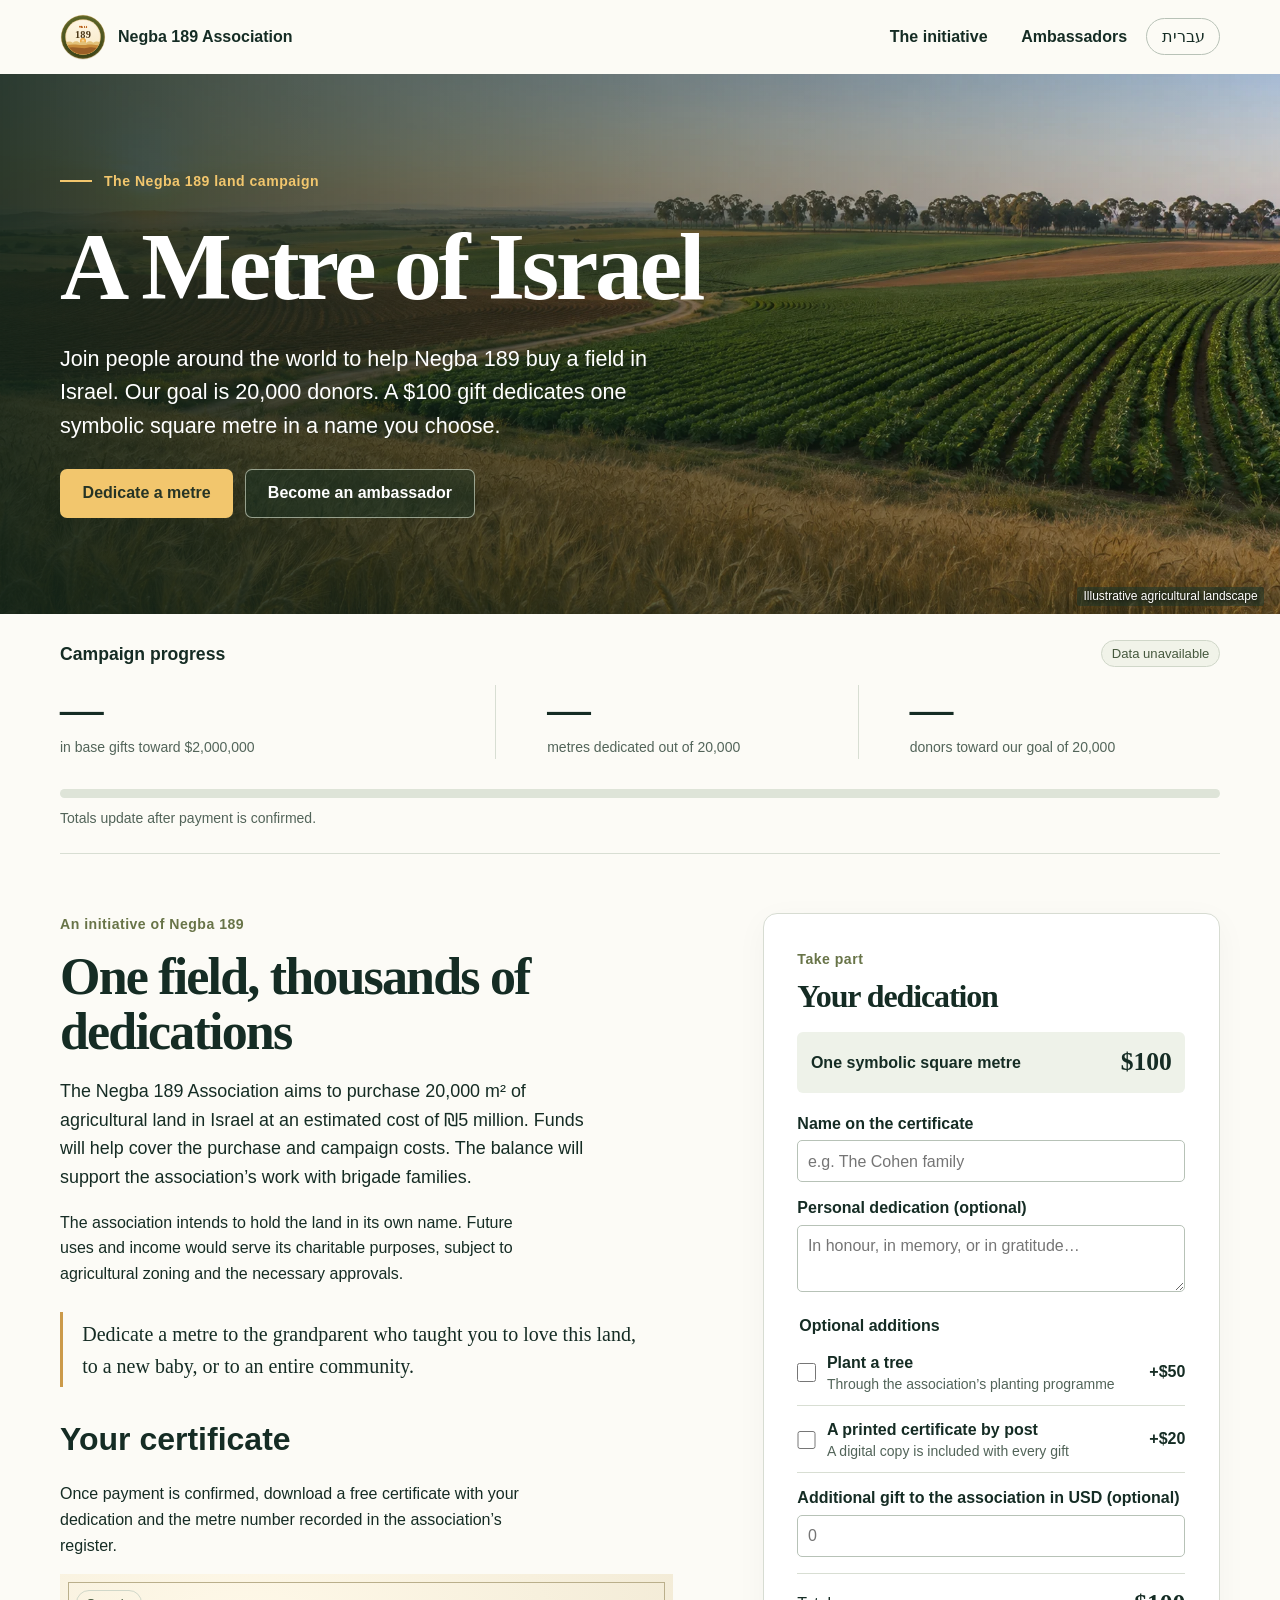
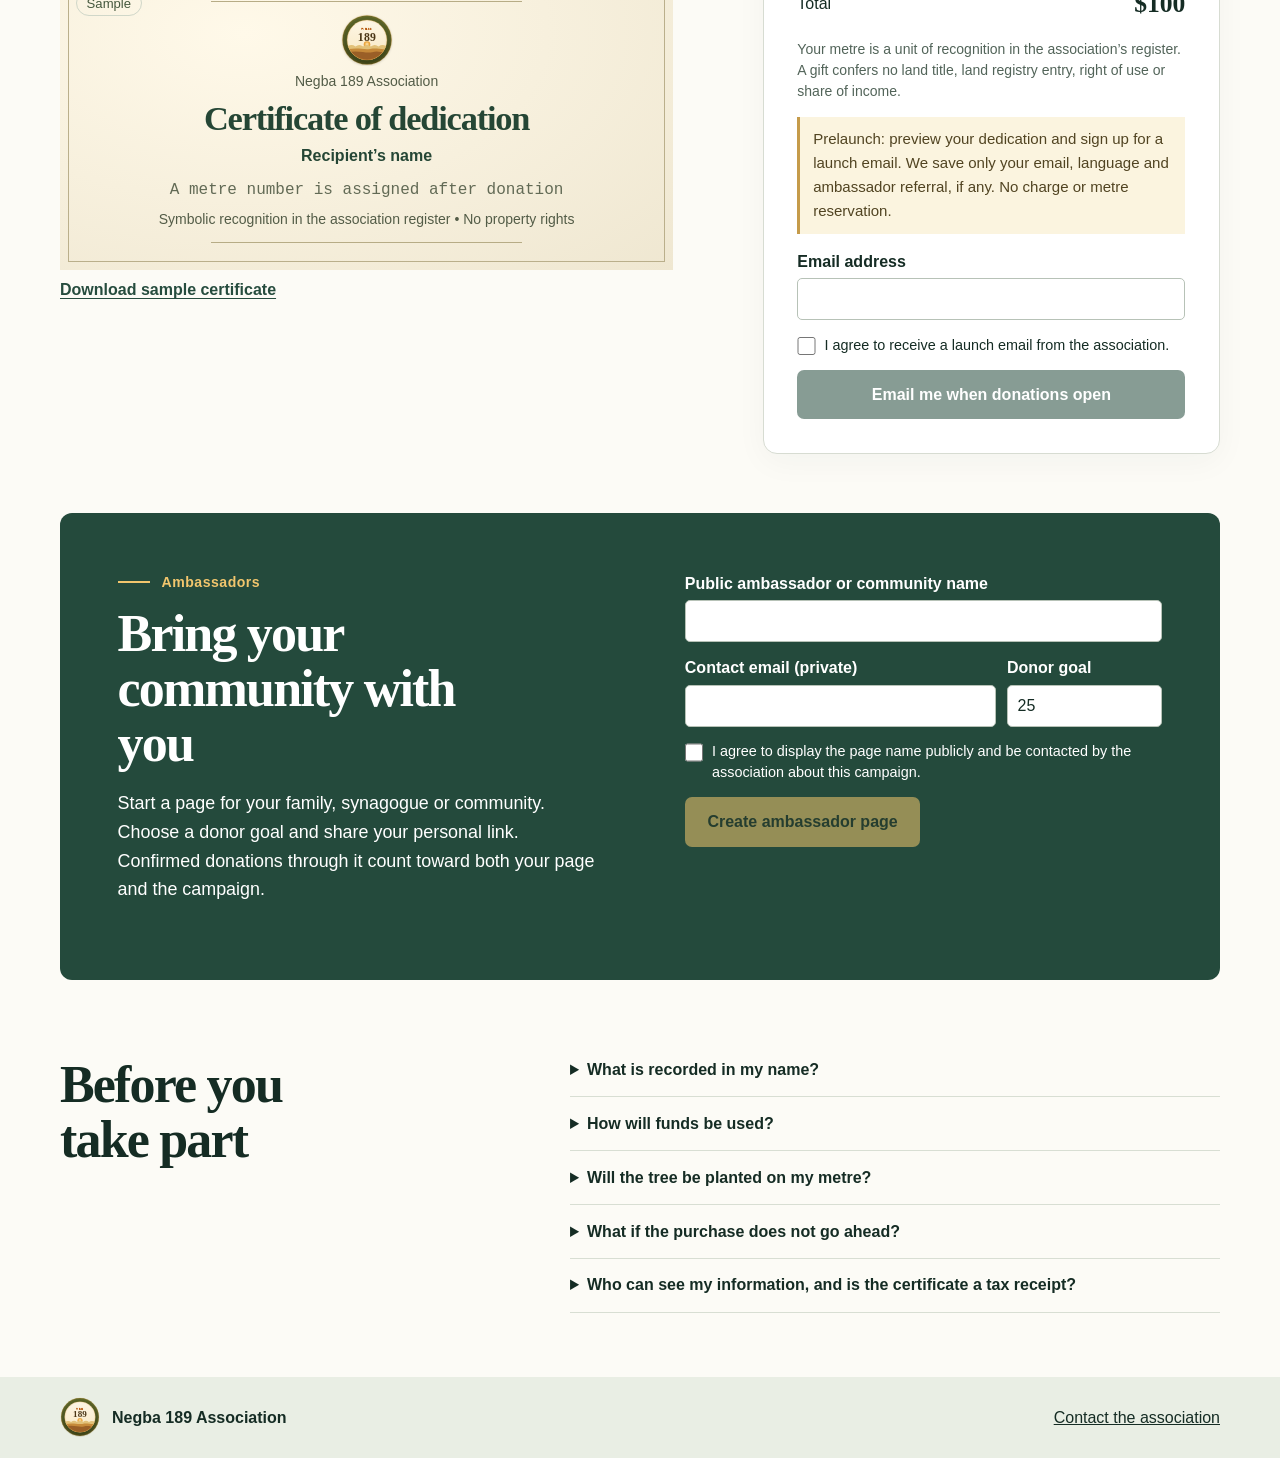
==== land/index.html @ b84fc19b "Add bilingual Negba 189 land crowdfunding and ambassador campaign" ====
<!doctype html>
<html lang="he" dir="rtl">
<head>
<meta charset="utf-8"><meta name="viewport" content="width=device-width,initial-scale=1">
<meta name="theme-color" content="#203b32"><meta name="referrer" content="strict-origin">
<title>מטר של אדמה | עמותת חטיבת נגבה 189</title>
<meta name="description" content="מימון המונים לרכישת 20 דונם חקלאיים בארץ ישראל לטובת עמותת חטיבת נגבה 189. הקדישו מטר סמלי והצטרפו כשגרירים.">
<meta property="og:title" content="מטר של אדמה · A Metre of Israel"><meta property="og:description" content="20,000 dedications for a shared piece of land. Negba 189 Association."><meta property="og:image" content="https://www.189.co.il/land/field.webp">
<link rel="icon" href="../favicon.png"><link rel="stylesheet" href="./style.css"><script src="./campaign.js" defer></script>
</head>
<body>
<a class="skip" href="#gift" data-k="skip">לטופס ההשתתפות</a>
<header><div class="shell nav"><a class="brand" href="../"><img src="../logo.svg" alt="" width="46" height="46"><span data-k="brand">עמותת חטיבת נגבה 189</span></a><nav><a href="#story" data-k="storyNav">היוזמה</a><a href="#ambassadors" data-k="ambNav">שגרירים</a></nav><button type="button" class="lang" id="lang" aria-label="English">English</button></div></header>
<main>
<section class="hero"><img class="landscape" src="./field.webp" alt="" fetchpriority="high"><div class="shade"></div><div class="shell hero-inner"><p class="eyebrow"><span class="line"></span><span data-k="appeal">קמפיין האדמה של נגבה 189</span></p><h1 data-k="title">מטר של אדמה</h1><p class="hero-copy" data-k="lede">20,000 אנשים מכל העולם יכולים לעזור לרכוש יחד שדה בארץ ישראל. כל תרומה של 100 דולר מקדישה מטר רבוע סמלי אחד בשם שתבחרו.</p><div class="actions"><a class="btn gold" href="#gift" data-k="dedicate">להקדשת מטר</a><a class="btn ghost" href="#ambassadors" data-k="become">להצטרפות כשגרירים</a></div></div><small data-k="illustration">נוף חקלאי להמחשה</small></section>
<div class="shell">
<section class="meter" aria-labelledby="progressTitle"><div class="meter-head"><h2 id="progressTitle" data-k="progress">התקדמות הקמפיין</h2><span class="status" id="phase" role="status"></span></div>
<div class="stat-grid">
<div><strong id="raised" dir="ltr">—</strong><span data-k="raised">גויסו למטרים מתוך $2,000,000</span></div>
<div><strong id="units" dir="ltr">—</strong><span data-k="units">מטרים הוקדשו מתוך 20,000</span></div>
<div><strong id="donors" dir="ltr">—</strong><span data-k="donors">תורמים מתוך יעד של 20,000</span></div>
</div>
<progress id="progressBar" max="2000000" value="0" aria-labelledby="progressTitle"></progress><div class="meter-foot"><span data-k="progressNote">המונה מתעדכן אחרי אישור התשלום.</span><span id="totalProgress"></span></div></section>
<section id="teamBox" class="team-highlight" hidden><div><p class="kicker" data-k="teamHeader">עמוד שגריר</p><h2 id="teamName"></h2><p id="teamProgress"></p><progress id="teamBar" max="100" value="0" aria-label="Ambassador"></progress></div><button class="btn cream" type="button" id="copyTeam" data-k="copyLink">העתקת קישור אישי</button></section>
<div class="main-grid">
<article class="story" id="story"><p class="kicker" data-k="association">יוזמה של עמותת נגבה 189</p><h2 data-k="storyTitle">שדה אחד, אלפי הקדשות</h2><p class="lead" data-k="storyText">עמותת חטיבת נגבה 189 מבקשת לרכוש 20 דונם של קרקע חקלאית במחיר מוערך של חמישה מיליון ש״ח. הכספים יסייעו ברכישה ובהוצאות הקמפיין, והיתרה תופנה לפעילות העמותה למען משפחות החטיבה.</p>
<p data-k="use">הקרקע מיועדת להירשם על שם העמותה. כל שימוש עתידי והכנסה ממנה יועדו למטרות העמותה בלבד, בכפוף לייעוד החקלאי ולאישורים הנדרשים.</p>
<div class="quote" data-k="meaning">אפשר להקדיש מטר לסבא שלימד אתכם לאהוב את הארץ, לילדה שנולדה או לקהילה שלמה.</div>
<h3 data-k="certificate">התעודה שלכם</h3><p data-k="certText">לאחר אישור התרומה תוכלו להוריד בחינם תעודת הוקרה עם ההקדשה ומספר המטר במרשם העמותה.</p>
<div class="certificate" id="preview"><div class="cert-rule"></div><img src="../logo.svg" width="52" height="52" alt=""><span class="sample" id="sample" data-k="sample">דוגמה</span><small data-k="certOver">עמותת חטיבת נגבה 189</small><h3 data-k="certTitle">תעודת הוקרה</h3><strong id="certName"></strong><p id="certDed"></p><span id="unitLabel" class="cert-num"></span><small data-k="certLegal">הקדשה סמלית במרשם העמותה • ללא זכויות במקרקעין</small><div class="cert-rule"></div></div>
<button class="textbtn" type="button" id="download" data-k="downloadSample">הורדת תעודה לדוגמה</button></article>
<section class="gift panel" id="gift"><p class="kicker" data-k="participate">השתתפות בקמפיין</p><h2 data-k="giftTitle">ההקדשה שלכם</h2><div class="base"><span data-k="one">מטר רבוע סמלי אחד</span><b dir="ltr">$100</b></div>
<form id="giftForm"><label for="name" data-k="onCert">שם שיופיע בתעודה</label><input id="name" maxlength="80" autocomplete="off" dir="auto"><label for="ded" data-k="dedField">הקדשה אישית (רשות)</label><textarea id="ded" maxlength="240" rows="2" dir="auto"></textarea>
<fieldset><legend data-k="enhance">תוספות לבחירתכם</legend>
<label class="option"><input type="checkbox" id="tree"><span><b data-k="treeText">נטיעת עץ</b><small data-k="treeSub">במסגרת תכנית הנטיעות של העמותה</small></span><strong dir="ltr">+$50</strong></label>
<label class="option"><input type="checkbox" id="paper"><span><b data-k="paperText">תעודה מודפסת עד הבית</b><small data-k="paperSub">עותק דיגיטלי כלול בכל תרומה</small></span><strong dir="ltr">+$20</strong></label></fieldset>
<label for="extra" data-k="extra">תוספת חופשית לעמותה בדולרים (רשות)</label><input id="extra" type="number" min="0" max="10000" step="1" inputmode="numeric" placeholder="0">
<div id="postalWrap" hidden><label for="postal" data-k="postal">כתובת מלאה למשלוח, כולל נמען, מיקוד ומדינה</label><textarea id="postal" maxlength="500" rows="3" autocomplete="street-address" dir="auto"></textarea></div>
<div class="total"><span data-k="total">סך הכול</span><strong id="giftTotal" dir="ltr">$100</strong></div>
<p class="fine" data-k="symbolic">המטר הוא יחידת הוקרה במרשם העמותה. התרומה אינה מקנה בעלות, רישום בטאבו, זכות שימוש או חלק בהכנסות.</p>
<p id="terms" class="fine" hidden></p><p id="launchNotice" class="notice"></p>
<label for="email" data-k="email">כתובת דוא״ל</label><input id="email" type="email" autocomplete="email" dir="ltr" required maxlength="254">
<label class="consent"><input type="checkbox" required id="consent"><span id="consentText"></span></label>
<button class="btn primary" id="submitGift" type="submit" disabled></button><p class="feedback" id="giftMsg" role="status"></p></form></section></div>
<section class="amb" id="ambassadors"><div><p class="eyebrow"><span class="line"></span><span data-k="ambNav">שגרירים</span></p><h2 data-k="ambTitle">קחו את הקהילה שלכם איתכם</h2><p data-k="ambCopy">פתחו עמוד למשפחה, לבית הכנסת או לקהילה. בחרו כמה אנשים תרצו לצרף וקבלו קישור אישי. כל תרומה מאושרת דרך הקישור תופיע בהתקדמות שלכם וגם בקמפיין הארצי.</p></div>
<form id="teamForm"><label for="ambName" data-k="teamLabel">שם השגריר או הקהילה שיוצג לציבור</label><input id="ambName" required maxlength="70" dir="auto"><div class="formrow"><div><label for="ambEmail" data-k="privateEmail">דוא״ל ליצירת קשר (פרטי)</label><input id="ambEmail" type="email" required maxlength="254" dir="ltr" autocomplete="email"></div><div><label for="goal" data-k="goal">יעד תורמים</label><input id="goal" type="number" min="1" max="20000" step="1" value="25" required></div></div><label class="consent"><input type="checkbox" required id="ambConsent"><span data-k="ambConsent">אני מסכים/ה להצגת שם העמוד וליצירת קשר מטעם העמותה בנוגע לקמפיין.</span></label><button class="btn gold" id="submitTeam" data-k="createTeam">פתיחת עמוד שגריר</button><p id="teamMsg" class="feedback" role="status"></p>
<div id="generatedTeam" hidden><a id="generatedLink" href="#"></a><div class="shareBtns"><button class="textbtn" type="button" id="copyNew" data-k="copyLink">העתקת קישור אישי</button><a id="wa" rel="noopener noreferrer" target="_blank" data-k="wa">שיתוף בוואטסאפ</a></div></div></form></section>
<section class="faq"><h2 data-k="faq">שאלות לפני שמצטרפים</h2><div id="questions"></div></section>
</div></main>
<footer><div class="shell"><a href="../" class="brand"><img src="../logo.svg" width="40" height="40" alt=""><span data-k="brand">עמותת חטיבת נגבה 189</span></a><a href="https://wa.me/972542456102" target="_blank" rel="noopener noreferrer" data-k="contact">יצירת קשר עם העמותה</a></div></footer>
<noscript>כדי להרכיב הקדשה ולהצטרף יש להפעיל JavaScript. Enable JavaScript to use the campaign form.</noscript>
</body></html>
---- land/style.css ----
:root{--ink:#152c24;--leaf:#264c3e;--gold:#f2c66d;--paper:#fcfbf6;--line:#d8ded3;--muted:#526459;color:var(--ink);background:var(--paper);font:16px/1.6 Arial,"Noto Sans Hebrew",sans-serif;scroll-behavior:smooth;scroll-padding-top:1.5rem;color-scheme:light}*{box-sizing:border-box}body{margin:0}.shell{width:min(1160px,91%);margin-inline:auto}a{color:inherit}button,input,textarea{font:inherit}button,a.btn{cursor:pointer}button:disabled{opacity:.55;cursor:wait}[hidden]{display:none!important}.skip{position:absolute;top:-10rem;z-index:10;background:white;padding:.7rem}.skip:focus{top:0}header{background:#fcfbf5}.nav,footer .shell{display:flex;align-items:center;justify-content:space-between;gap:1.2rem;padding-block:.86rem}.brand,.nav nav,.actions,.eyebrow,.meter-head,.meter-foot,.base,.option,.total,.shareBtns{display:flex;align-items:center;gap:.75rem}.brand,.nav nav a{text-decoration:none}.brand{font-weight:800}.brand img{flex:none}.nav nav{margin-inline-start:auto;gap:2.1rem;font-weight:600}.lang{border:1px solid #b8c2b7;background:transparent;border-radius:2rem;padding:.3rem .9rem;color:var(--ink)}.hero{isolation:isolate;position:relative;color:white;background:#454c36;overflow:hidden}.landscape,.shade{position:absolute;inset:0;width:100%;height:100%;object-fit:cover;z-index:-2;object-position:50% 54%}.shade{z-index:-1;background:linear-gradient(to left,rgba(15,34,24,.88),rgba(15,33,23,.53) 46%,rgba(10,24,15,.06)),linear-gradient(0deg,#1e2e2077,transparent 48%)}[dir=ltr] .shade{transform:scaleX(-1)}.hero-inner{padding-block:clamp(4rem,7.5vw,7.1rem)}.hero h1,.story h2,.amb h2,.faq h2,.gift h2,.certificate h3,.team-highlight h2{font-family:Georgia,"Noto Serif Hebrew","Times New Roman",serif;line-height:1.06;letter-spacing:-.035em;margin:.25em 0}.hero h1{font-size:clamp(3.4rem,7.5vw,6.7rem);max-width:14ch;font-weight:700}.hero-copy{font-size:clamp(1.1rem,2vw,1.35rem);max-width:37rem;margin:.95rem 0 1.65rem;line-height:1.55}.eyebrow,.kicker{font-size:.88rem;font-weight:700;letter-spacing:.035em}.eyebrow{color:var(--gold);margin:0 0 .75rem}.line{width:2rem;height:2px;background:currentColor}.actions{flex-wrap:wrap}.btn{border-radius:7px;border:1px solid transparent;display:inline-flex;align-items:center;justify-content:center;padding:.68rem 1.35rem;text-decoration:none;font-weight:750;min-height:46px}.gold{background:var(--gold);color:#263425}.gold:hover{background:#ffda92}.primary,.cream:hover{background:var(--leaf);color:white}.ghost{background:#1933276e;border-color:#e1e9d899;color:white}.ghost:hover{background:#213d30}.hero>small{position:absolute;bottom:.5rem;inset-inline-end:1rem;font-size:.75rem;text-shadow:0 1px 4px #000;background:#20362999;padding:0 .4rem;border-radius:2px}.meter{padding:1.6rem 0 1.5rem;border-bottom:1px solid var(--line)}.meter-head,.meter-foot,.base,.total{justify-content:space-between}.meter-head h2{font-size:1.1rem;margin:0}.status,.sample{border:1px solid #d0d7c9;background:#f1f3e9;padding:.1rem .6rem;border-radius:2rem;font-size:.82rem;color:#45583d}.stat-grid{display:grid;grid-template-columns:1.2fr 1fr 1fr;margin:1.1rem 0}.stat-grid>div{display:grid;gap:.15rem}.stat-grid>div+div{border-inline-start:1px solid var(--line);padding-inline-start:clamp(.8rem,4vw,4rem)}.stat-grid strong,.base b,.total strong{font-family:Georgia,serif;font-weight:600;font-variant-numeric:tabular-nums}.stat-grid strong{font-size:clamp(1.8rem,3.4vw,3rem);line-height:1.12;text-align:start}.stat-grid span,.meter-foot,.fine,.option small,.certificate small{font-size:.875rem;color:var(--muted)}progress{width:100%;appearance:none;height:.55rem;border:0;border-radius:6px;overflow:hidden;background:#dee4d8;color:var(--leaf)}progress::-webkit-progress-bar{background:#dee4d8}progress::-webkit-progress-value{background:var(--leaf)}progress::-moz-progress-bar{background:var(--leaf)}.meter-foot{align-items:flex-start;margin-top:.3rem}.main-grid{display:grid;grid-template-columns:minmax(0,1.18fr) minmax(320px,.88fr);gap:clamp(2rem,7vw,6.8rem);align-items:start;margin:3.7rem 0}.kicker{color:#687448;margin:0 0 .6rem}.story h2,.faq h2,.amb h2{font-size:clamp(2rem,4.1vw,3.25rem)}.story h3,.gift h2,.team-highlight h2{font-size:2rem}.lead,.amb p:not(.eyebrow){font-size:1.12rem}.story p{max-width:55ch}.quote{border-inline-start:3px solid #cb9a4a;padding:.35rem 1.2rem;margin:1.6rem 0;font-size:1.25rem;font-family:Georgia,"Times New Roman",serif}.story>h3{margin:1.7rem 0 .4rem}.certificate{position:relative;text-align:center;background:radial-gradient(ellipse at 30% 20%,#fff9e9,#efe7d1);padding:1.3rem 1.5rem;color:#254635;display:grid;justify-items:center;gap:.3rem;min-height:15rem;outline:1px solid #baaf8b;outline-offset:-.6rem}.cert-rule{height:1px;background:#b7ac86;width:55%;margin:.4rem}.certificate h3{margin:.12rem 0;font-size:2.15rem}.certificate small{color:#535c47}.certificate p{margin:0;white-space:pre-wrap;overflow-wrap:anywhere}.certificate strong{overflow-wrap:anywhere;max-width:100%}.sample{position:absolute;top:1rem;inset-inline-start:1rem;background:transparent}.cert-num{font-family:monospace;color:#626a55}.textbtn{background:none;border:0;color:var(--leaf);padding:.45rem 0;text-decoration:underline;text-underline-offset:3px;font-weight:700}.panel{background:white;border:1px solid #d7dcd2;border-radius:14px;padding:clamp(1.1rem,3vw,2.1rem);box-shadow:0 8px 32px #2036280a}.base{background:#eef2e9;padding:.65rem .85rem;margin:1.1rem 0;border-radius:6px;font-weight:700}.base b,.total strong{font-size:1.6rem}.gift form>label,.gift #postalWrap>label,.amb form>label:not(.consent),.formrow label{display:block;font-weight:650;margin:.8rem 0 .25rem}input:not([type=checkbox]),textarea{width:100%;border:1px solid #b7c2b7;border-radius:5px;padding:.45rem .6rem;min-height:42px;background:white;color:var(--ink)}textarea{resize:vertical}fieldset{border:0;padding:0;margin:.8rem 0}legend{font-weight:700}.option,.consent{cursor:pointer}.option{border-bottom:1px solid var(--line);padding:.7rem 0;gap:.7rem}.option span{flex:1}.option small{display:block;line-height:1.3}.option strong{font-weight:650}.consent,.gift form>label.consent{display:flex;align-items:flex-start;gap:.55rem;font-size:.9rem;font-weight:400;line-height:1.45;margin:.9rem 0}input[type=checkbox]{width:1.15rem;height:1.15rem;accent-color:var(--leaf);flex:none;margin:.14rem 0 0}.total{border-top:1px solid var(--line);margin-top:1rem;padding-top:.6rem}.fine{line-height:1.5}.notice{background:#fbf4df;padding:.65rem .8rem;color:#514422;font-size:.94rem;border-inline-start:3px solid #c59b4a}.gift .btn{width:100%}.feedback:empty{display:none}.feedback{font-weight:700;line-height:1.4}.amb,.team-highlight{background:#244a3c;color:#fff;border-radius:12px;padding:clamp(1.4rem,4.5vw,3.8rem);display:grid;grid-template-columns:1fr 1fr;align-items:start;gap:clamp(1.5rem,7vw,5.8rem)}.amb h2{max-width:13ch}.amb form>label:first-child{margin-top:0}.formrow{display:grid;grid-template-columns:2fr 1fr;gap:.7rem}.amb .textbtn{color:white}.shareBtns{flex-wrap:wrap}.amb .feedback{color:#ffe1a1}#generatedLink{direction:ltr;display:block;overflow-wrap:anywhere}.team-highlight{margin:1rem 0;display:flex;align-items:center;justify-content:space-between;padding:1.2rem 1.6rem;gap:1rem}.team-highlight .kicker{color:var(--gold)}.cream{background:var(--paper);color:var(--ink)}.faq{display:grid;grid-template-columns:.8fr 1.2fr;gap:clamp(2rem,6vw,5rem);margin:4rem 0}.faq h2{max-width:12ch}.faq details{border-bottom:1px solid var(--line);padding:.85rem 0}.faq summary{font-weight:700;cursor:pointer}.faq p{margin:.5rem 0}footer{background:#e9eee4}footer .shell{flex-wrap:wrap;padding-block:1.3rem}a:focus-visible,button:focus-visible,input:focus-visible,textarea:focus-visible,summary:focus-visible{outline:3px solid #be872c;outline-offset:3px}
@media(max-width:760px){.nav nav{display:none}.main-grid,.amb,.faq{grid-template-columns:1fr;gap:1.8rem}.main-grid{margin:2rem 0}.gift{grid-row:1}.hero-inner{padding-block:3rem 3.7rem}.stat-grid span{font-size:.82rem;line-height:1.32}.meter-foot{display:grid;gap:0}.amb h2,.faq h2{max-width:none}.faq{margin:2rem 0}.team-highlight{flex-wrap:wrap}.brand{gap:.45rem}.hero h1{max-width:none}.hero-copy{max-width:31rem}.actions .btn{padding:.6rem .9rem}.hero .shade{background:linear-gradient(90deg,#172b2180,#162c23c9)}.nav{padding:.65rem 0}.nav img{width:39px;height:39px}.shell{width:92%}.team-highlight h2{overflow-wrap:anywhere}}
@media(prefers-reduced-motion:reduce){:root{scroll-behavior:auto}}
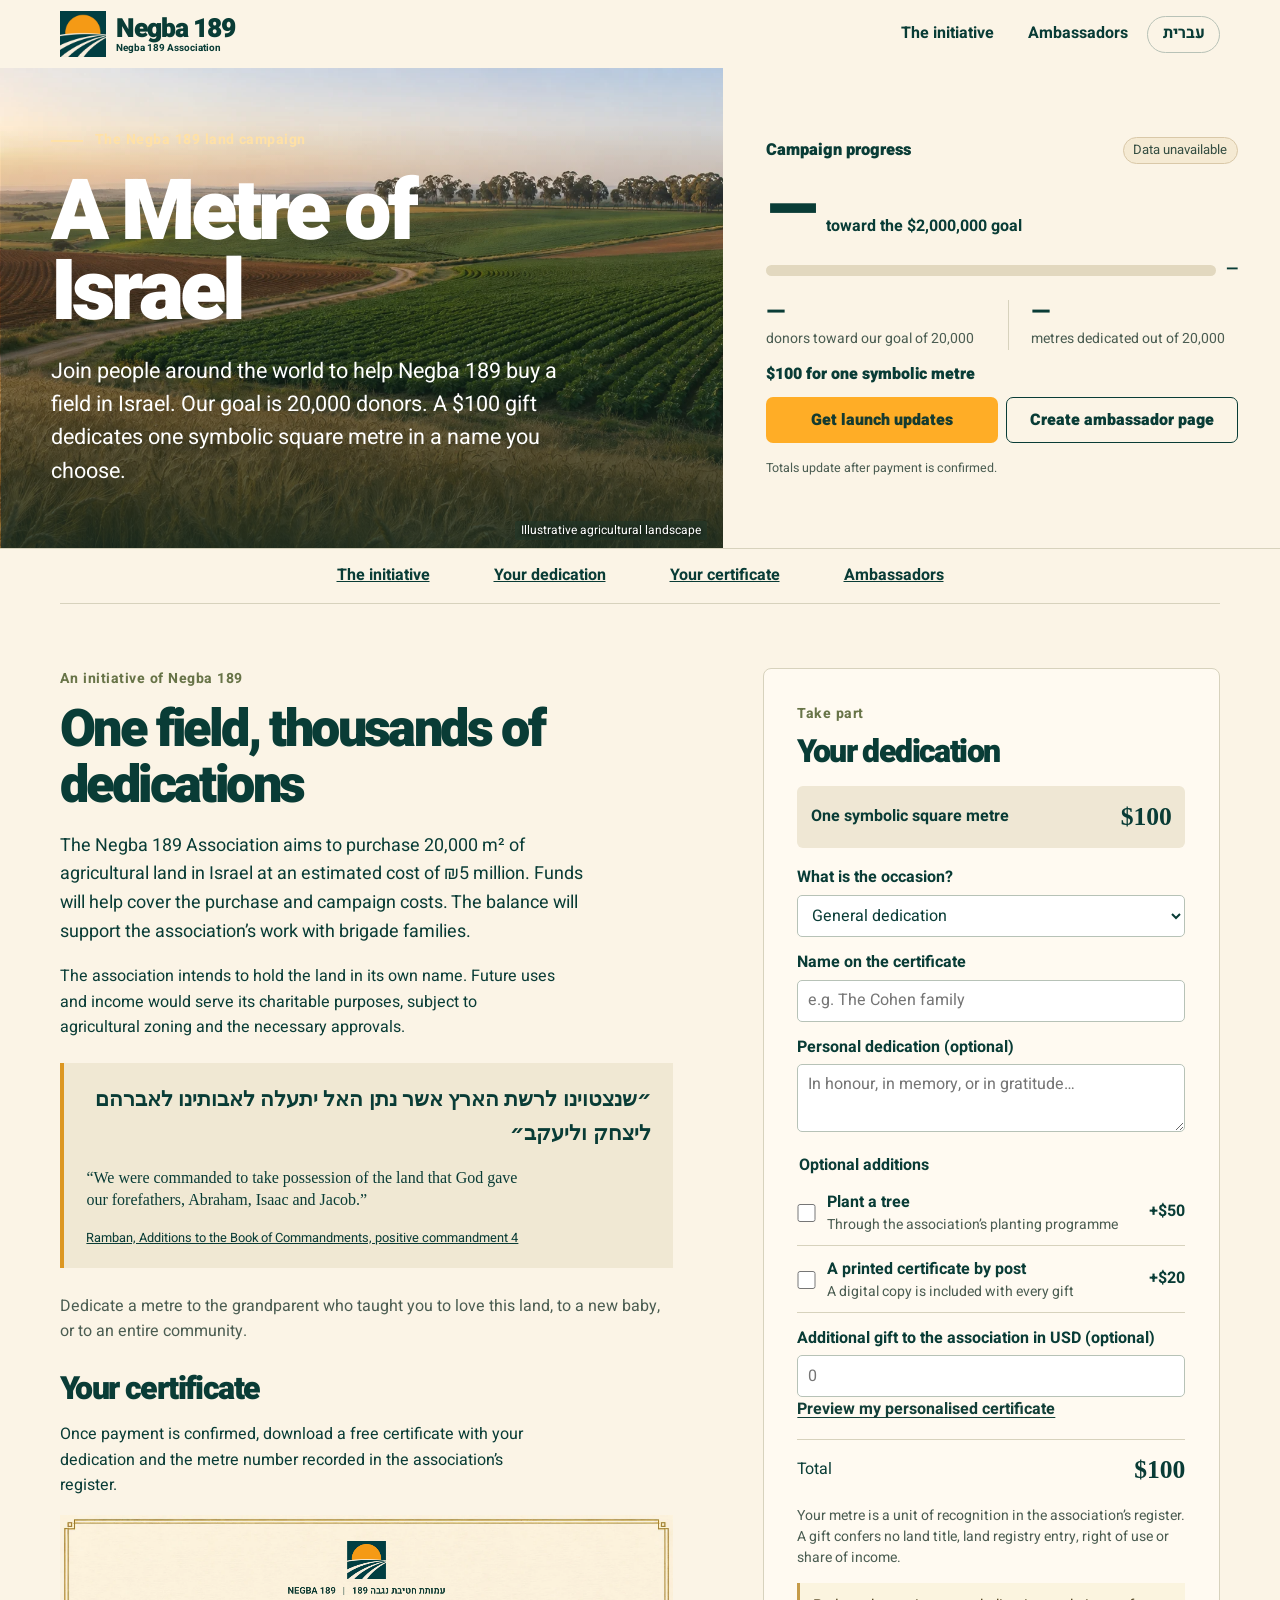
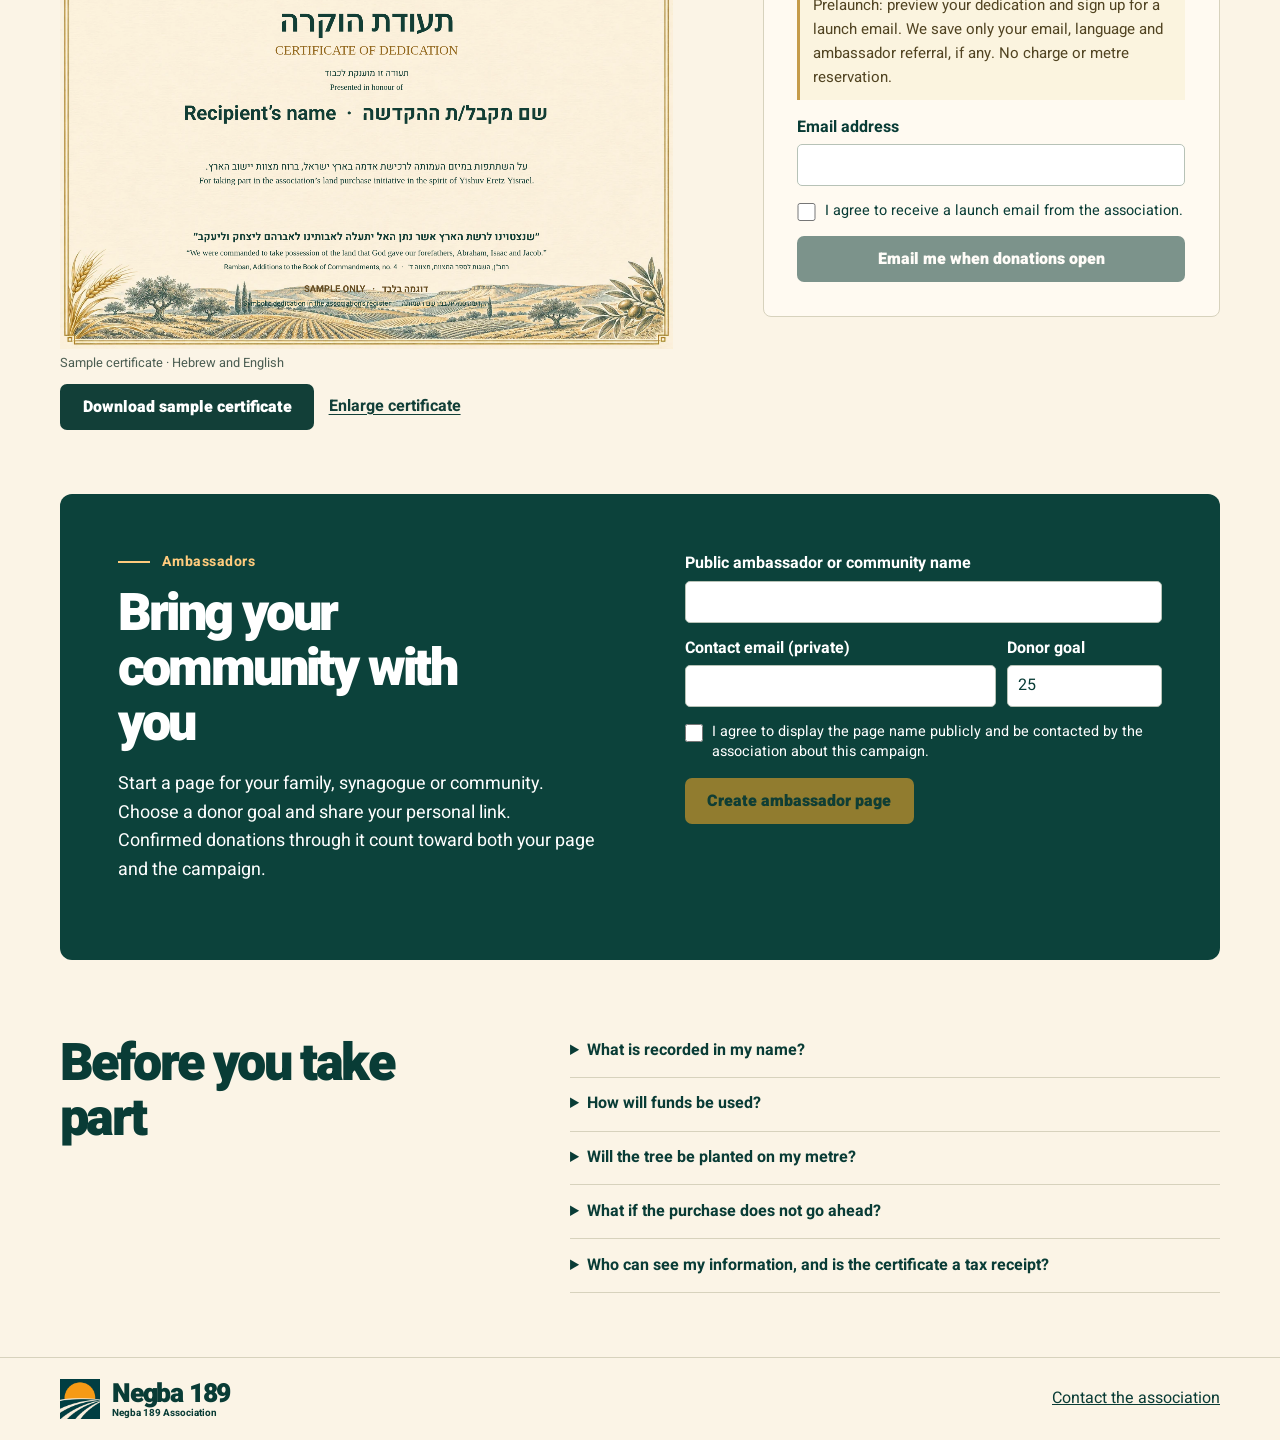
==== commit 998f9115: "Redesign Negba 189 and launch community boards and bilingual dedication certificates" ====
--- a/land/index.html
+++ b/land/index.html
@@ -2,41 +2,39 @@
 <html lang="he" dir="rtl">
 <head>
 <meta charset="utf-8"><meta name="viewport" content="width=device-width,initial-scale=1">
-<meta name="theme-color" content="#203b32"><meta name="referrer" content="strict-origin">
+<meta name="theme-color" content="#083c36"><meta name="referrer" content="strict-origin">
 <title>מטר של אדמה | עמותת חטיבת נגבה 189</title>
 <meta name="description" content="מימון המונים לרכישת 20 דונם חקלאיים בארץ ישראל לטובת עמותת חטיבת נגבה 189. הקדישו מטר סמלי והצטרפו כשגרירים.">
 <meta property="og:title" content="מטר של אדמה · A Metre of Israel"><meta property="og:description" content="20,000 dedications for a shared piece of land. Negba 189 Association."><meta property="og:image" content="https://www.189.co.il/land/field.webp">
-<link rel="icon" href="../favicon.png"><link rel="stylesheet" href="./style.css"><script src="./campaign.js" defer></script>
+<link rel="icon" href="../favicon.png?v=3"><link rel="stylesheet" href="./style.css?v=3"><script src="./certificate.js" defer></script><script src="./campaign.js?v=3" defer></script>
 </head>
 <body>
 <a class="skip" href="#gift" data-k="skip">לטופס ההשתתפות</a>
-<header><div class="shell nav"><a class="brand" href="../"><img src="../logo.svg" alt="" width="46" height="46"><span data-k="brand">עמותת חטיבת נגבה 189</span></a><nav><a href="#story" data-k="storyNav">היוזמה</a><a href="#ambassadors" data-k="ambNav">שגרירים</a></nav><button type="button" class="lang" id="lang" aria-label="English">English</button></div></header>
+<header><div class="shell nav"><a class="brand" href="../"><img src="../assets/brand-mark.png" alt="" width="46" height="46"><span class="lockup"><b data-k="shortBrand">נגבה 189</b><small data-k="brand">עמותת חטיבת נגבה 189</small></span></a><nav><a href="#story" data-k="storyNav">היוזמה</a><a href="#ambassadors" data-k="ambNav">שגרירים</a></nav><button type="button" class="lang" id="lang" aria-label="English">English</button></div></header>
 <main>
-<section class="hero"><img class="landscape" src="./field.webp" alt="" fetchpriority="high"><div class="shade"></div><div class="shell hero-inner"><p class="eyebrow"><span class="line"></span><span data-k="appeal">קמפיין האדמה של נגבה 189</span></p><h1 data-k="title">מטר של אדמה</h1><p class="hero-copy" data-k="lede">20,000 אנשים מכל העולם יכולים לעזור לרכוש יחד שדה בארץ ישראל. כל תרומה של 100 דולר מקדישה מטר רבוע סמלי אחד בשם שתבחרו.</p><div class="actions"><a class="btn gold" href="#gift" data-k="dedicate">להקדשת מטר</a><a class="btn ghost" href="#ambassadors" data-k="become">להצטרפות כשגרירים</a></div></div><small data-k="illustration">נוף חקלאי להמחשה</small></section>
-<div class="shell">
-<section class="meter" aria-labelledby="progressTitle"><div class="meter-head"><h2 id="progressTitle" data-k="progress">התקדמות הקמפיין</h2><span class="status" id="phase" role="status"></span></div>
-<div class="stat-grid">
-<div><strong id="raised" dir="ltr">—</strong><span data-k="raised">גויסו למטרים מתוך $2,000,000</span></div>
-<div><strong id="units" dir="ltr">—</strong><span data-k="units">מטרים הוקדשו מתוך 20,000</span></div>
-<div><strong id="donors" dir="ltr">—</strong><span data-k="donors">תורמים מתוך יעד של 20,000</span></div>
-</div>
-<progress id="progressBar" max="2000000" value="0" aria-labelledby="progressTitle"></progress><div class="meter-foot"><span data-k="progressNote">המונה מתעדכן אחרי אישור התשלום.</span><span id="totalProgress"></span></div></section>
+<div class="campaign-top"><section class="hero"><img class="landscape" src="./field.webp" alt="" fetchpriority="high"><div class="shade"></div><div class="shell hero-inner"><p class="eyebrow"><span class="line"></span><span data-k="appeal">קמפיין האדמה של נגבה 189</span></p><h1 data-k="title">מטר של אדמה</h1><p class="hero-copy" data-k="lede">20,000 אנשים מכל העולם יכולים לעזור לרכוש יחד שדה בארץ ישראל. כל תרומה של 100 דולר מקדישה מטר רבוע סמלי אחד בשם שתבחרו.</p></div><small data-k="illustration">נוף חקלאי להמחשה</small></section>
+<section class="meter" aria-labelledby="progressTitle"><div class="meter-head"><h2 id="progressTitle" data-k="progress">התקדמות הקמפיין</h2><span class="status" id="phase" role="status"></span></div><div class="amount"><strong id="raised" dir="ltr">—</strong><span data-k="raised">מתוך יעד של $2,000,000</span></div>
+<div class="bar-row"><progress id="progressBar" max="2000000" value="0" aria-labelledby="progressTitle"></progress><b id="progressPct" dir="ltr">—</b></div>
+<div class="stat-grid"><div><strong id="donors" dir="ltr">—</strong><span data-k="donors">תורמים מתוך יעד של 20,000</span></div><div><strong id="units" dir="ltr">—</strong><span data-k="units">מטרים שהוקדשו מתוך 20,000</span></div></div>
+<p class="unit-price" data-k="unitTag">$100 להקדשת מטר סמלי</p><div class="actions"><a class="btn gold" href="#gift" id="campaignCta">הרשמה לעדכון</a><a class="btn outline" href="#ambassadors" data-k="createTeam">פתיחת עמוד שגריר</a></div><div class="meter-foot"><span data-k="progressNote">המונה מתעדכן אחרי אישור התשלום.</span> <span id="totalProgress"></span></div></section></div>
+<nav class="camp-nav shell" aria-label="Campaign"><a href="#story" data-k="storyNav">היוזמה</a><a href="#gift" data-k="giftTitle">ההקדשה שלכם</a><a href="#preview" data-k="certificate">התעודה שלכם</a><a href="#ambassadors" data-k="ambNav">שגרירים</a></nav><div class="shell">
 <section id="teamBox" class="team-highlight" hidden><div><p class="kicker" data-k="teamHeader">עמוד שגריר</p><h2 id="teamName"></h2><p id="teamProgress"></p><progress id="teamBar" max="100" value="0" aria-label="Ambassador"></progress></div><button class="btn cream" type="button" id="copyTeam" data-k="copyLink">העתקת קישור אישי</button></section>
 <div class="main-grid">
 <article class="story" id="story"><p class="kicker" data-k="association">יוזמה של עמותת נגבה 189</p><h2 data-k="storyTitle">שדה אחד, אלפי הקדשות</h2><p class="lead" data-k="storyText">עמותת חטיבת נגבה 189 מבקשת לרכוש 20 דונם של קרקע חקלאית במחיר מוערך של חמישה מיליון ש״ח. הכספים יסייעו ברכישה ובהוצאות הקמפיין, והיתרה תופנה לפעילות העמותה למען משפחות החטיבה.</p>
 <p data-k="use">הקרקע מיועדת להירשם על שם העמותה. כל שימוש עתידי והכנסה ממנה יועדו למטרות העמותה בלבד, בכפוף לייעוד החקלאי ולאישורים הנדרשים.</p>
-<div class="quote" data-k="meaning">אפשר להקדיש מטר לסבא שלימד אתכם לאהוב את הארץ, לילדה שנולדה או לקהילה שלמה.</div>
+<figure class="source"><blockquote lang="he" dir="rtl">״שנצטוינו לרשת הארץ אשר נתן האל יתעלה לאבותינו לאברהם ליצחק וליעקב״</blockquote><p id="sourceEn" lang="en" dir="ltr">“We were commanded to take possession of the land that God gave our forefathers, Abraham, Isaac and Jacob.”</p><figcaption><a href="https://www.sefaria.org/Hasagot_HaRamban_on_Sefer_HaMitzvot%2C_Positive_Commandments_Omitted_by_Rambam.4.1" target="_blank" rel="noopener noreferrer" data-k="source">רמב״ן, השגות לספר המצוות, שכחת העשין, מצווה ד׳</a></figcaption></figure><div class="quote" data-k="meaning">אפשר להקדיש מטר לסבא שלימד אתכם לאהוב את הארץ, לילדה שנולדה או לקהילה שלמה.</div>
 <h3 data-k="certificate">התעודה שלכם</h3><p data-k="certText">לאחר אישור התרומה תוכלו להוריד בחינם תעודת הוקרה עם ההקדשה ומספר המטר במרשם העמותה.</p>
-<div class="certificate" id="preview"><div class="cert-rule"></div><img src="../logo.svg" width="52" height="52" alt=""><span class="sample" id="sample" data-k="sample">דוגמה</span><small data-k="certOver">עמותת חטיבת נגבה 189</small><h3 data-k="certTitle">תעודת הוקרה</h3><strong id="certName"></strong><p id="certDed"></p><span id="unitLabel" class="cert-num"></span><small data-k="certLegal">הקדשה סמלית במרשם העמותה • ללא זכויות במקרקעין</small><div class="cert-rule"></div></div>
-<button class="textbtn" type="button" id="download" data-k="downloadSample">הורדת תעודה לדוגמה</button></article>
+<figure class="diploma" id="preview"><canvas id="certCanvas" width="1600" height="1132" role="img" aria-describedby="certDescription"></canvas><figcaption id="certDescription"></figcaption></figure>
+<div class="cert-actions"><button class="btn primary" id="download" type="button">הורדת תעודה לדוגמה</button><button class="textbtn" id="enlarge" type="button" data-k="enlarge">תצוגה מוגדלת</button></div>
+<dialog id="certDialog"><button type="button" id="closeCert" data-k="close">סגירה</button><img id="largeCert" alt=""></dialog></article>
 <section class="gift panel" id="gift"><p class="kicker" data-k="participate">השתתפות בקמפיין</p><h2 data-k="giftTitle">ההקדשה שלכם</h2><div class="base"><span data-k="one">מטר רבוע סמלי אחד</span><b dir="ltr">$100</b></div>
-<form id="giftForm"><label for="name" data-k="onCert">שם שיופיע בתעודה</label><input id="name" maxlength="80" autocomplete="off" dir="auto"><label for="ded" data-k="dedField">הקדשה אישית (רשות)</label><textarea id="ded" maxlength="240" rows="2" dir="auto"></textarea>
+<form id="giftForm"><label for="occasion" data-k="occasion">לכבוד איזה אירוע?</label><select id="occasion"><option value="" data-k="ordinary">הקדשה כללית</option><option value="bar" data-k="bar">בר מצווה</option><option value="brit" data-k="brit">ברית מילה</option><option value="wedding" data-k="wedding">חתונה</option><option value="birthday" data-k="birthday">יום הולדת</option><option value="personal" data-k="personal">הקדשה אישית</option></select><label for="name" data-k="onCert">שם שיופיע בתעודה</label><input id="name" maxlength="80" autocomplete="off" dir="auto"><label for="ded" data-k="dedField">הקדשה אישית (רשות)</label><textarea id="ded" maxlength="240" rows="2" dir="auto"></textarea>
 <fieldset><legend data-k="enhance">תוספות לבחירתכם</legend>
 <label class="option"><input type="checkbox" id="tree"><span><b data-k="treeText">נטיעת עץ</b><small data-k="treeSub">במסגרת תכנית הנטיעות של העמותה</small></span><strong dir="ltr">+$50</strong></label>
 <label class="option"><input type="checkbox" id="paper"><span><b data-k="paperText">תעודה מודפסת עד הבית</b><small data-k="paperSub">עותק דיגיטלי כלול בכל תרומה</small></span><strong dir="ltr">+$20</strong></label></fieldset>
 <label for="extra" data-k="extra">תוספת חופשית לעמותה בדולרים (רשות)</label><input id="extra" type="number" min="0" max="10000" step="1" inputmode="numeric" placeholder="0">
 <div id="postalWrap" hidden><label for="postal" data-k="postal">כתובת מלאה למשלוח, כולל נמען, מיקוד ומדינה</label><textarea id="postal" maxlength="500" rows="3" autocomplete="street-address" dir="auto"></textarea></div>
-<div class="total"><span data-k="total">סך הכול</span><strong id="giftTotal" dir="ltr">$100</strong></div>
+<a class="textbtn" href="#preview" data-k="previewGift">צפייה בתעודה עם ההקדשה שלי</a><div class="total"><span data-k="total">סך הכול</span><strong id="giftTotal" dir="ltr">$100</strong></div>
 <p class="fine" data-k="symbolic">המטר הוא יחידת הוקרה במרשם העמותה. התרומה אינה מקנה בעלות, רישום בטאבו, זכות שימוש או חלק בהכנסות.</p>
 <p id="terms" class="fine" hidden></p><p id="launchNotice" class="notice"></p>
 <label for="email" data-k="email">כתובת דוא״ל</label><input id="email" type="email" autocomplete="email" dir="ltr" required maxlength="254">
@@ -47,6 +45,6 @@
 <div id="generatedTeam" hidden><a id="generatedLink" href="#"></a><div class="shareBtns"><button class="textbtn" type="button" id="copyNew" data-k="copyLink">העתקת קישור אישי</button><a id="wa" rel="noopener noreferrer" target="_blank" data-k="wa">שיתוף בוואטסאפ</a></div></div></form></section>
 <section class="faq"><h2 data-k="faq">שאלות לפני שמצטרפים</h2><div id="questions"></div></section>
 </div></main>
-<footer><div class="shell"><a href="../" class="brand"><img src="../logo.svg" width="40" height="40" alt=""><span data-k="brand">עמותת חטיבת נגבה 189</span></a><a href="https://wa.me/972542456102" target="_blank" rel="noopener noreferrer" data-k="contact">יצירת קשר עם העמותה</a></div></footer>
+<footer><div class="shell"><a href="../" class="brand"><img src="../assets/brand-mark.png" width="40" height="40" alt=""><span class="lockup"><b data-k="shortBrand">נגבה 189</b><small data-k="brand">עמותת חטיבת נגבה 189</small></span></a><a href="https://wa.me/972542456102" target="_blank" rel="noopener noreferrer" data-k="contact">יצירת קשר עם העמותה</a></div></footer>
 <noscript>כדי להרכיב הקדשה ולהצטרף יש להפעיל JavaScript. Enable JavaScript to use the campaign form.</noscript>
 </body></html>
--- a/land/style.css
+++ b/land/style.css
@@ -1,3 +1,6 @@
+@import url("../assets/fonts.css");
 :root{--ink:#152c24;--leaf:#264c3e;--gold:#f2c66d;--paper:#fcfbf6;--line:#d8ded3;--muted:#526459;color:var(--ink);background:var(--paper);font:16px/1.6 Arial,"Noto Sans Hebrew",sans-serif;scroll-behavior:smooth;scroll-padding-top:1.5rem;color-scheme:light}*{box-sizing:border-box}body{margin:0}.shell{width:min(1160px,91%);margin-inline:auto}a{color:inherit}button,input,textarea{font:inherit}button,a.btn{cursor:pointer}button:disabled{opacity:.55;cursor:wait}[hidden]{display:none!important}.skip{position:absolute;top:-10rem;z-index:10;background:white;padding:.7rem}.skip:focus{top:0}header{background:#fcfbf5}.nav,footer .shell{display:flex;align-items:center;justify-content:space-between;gap:1.2rem;padding-block:.86rem}.brand,.nav nav,.actions,.eyebrow,.meter-head,.meter-foot,.base,.option,.total,.shareBtns{display:flex;align-items:center;gap:.75rem}.brand,.nav nav a{text-decoration:none}.brand{font-weight:800}.brand img{flex:none}.nav nav{margin-inline-start:auto;gap:2.1rem;font-weight:600}.lang{border:1px solid #b8c2b7;background:transparent;border-radius:2rem;padding:.3rem .9rem;color:var(--ink)}.hero{isolation:isolate;position:relative;color:white;background:#454c36;overflow:hidden}.landscape,.shade{position:absolute;inset:0;width:100%;height:100%;object-fit:cover;z-index:-2;object-position:50% 54%}.shade{z-index:-1;background:linear-gradient(to left,rgba(15,34,24,.88),rgba(15,33,23,.53) 46%,rgba(10,24,15,.06)),linear-gradient(0deg,#1e2e2077,transparent 48%)}[dir=ltr] .shade{transform:scaleX(-1)}.hero-inner{padding-block:clamp(4rem,7.5vw,7.1rem)}.hero h1,.story h2,.amb h2,.faq h2,.gift h2,.certificate h3,.team-highlight h2{font-family:Georgia,"Noto Serif Hebrew","Times New Roman",serif;line-height:1.06;letter-spacing:-.035em;margin:.25em 0}.hero h1{font-size:clamp(3.4rem,7.5vw,6.7rem);max-width:14ch;font-weight:700}.hero-copy{font-size:clamp(1.1rem,2vw,1.35rem);max-width:37rem;margin:.95rem 0 1.65rem;line-height:1.55}.eyebrow,.kicker{font-size:.88rem;font-weight:700;letter-spacing:.035em}.eyebrow{color:var(--gold);margin:0 0 .75rem}.line{width:2rem;height:2px;background:currentColor}.actions{flex-wrap:wrap}.btn{border-radius:7px;border:1px solid transparent;display:inline-flex;align-items:center;justify-content:center;padding:.68rem 1.35rem;text-decoration:none;font-weight:750;min-height:46px}.gold{background:var(--gold);color:#263425}.gold:hover{background:#ffda92}.primary,.cream:hover{background:var(--leaf);color:white}.ghost{background:#1933276e;border-color:#e1e9d899;color:white}.ghost:hover{background:#213d30}.hero>small{position:absolute;bottom:.5rem;inset-inline-end:1rem;font-size:.75rem;text-shadow:0 1px 4px #000;background:#20362999;padding:0 .4rem;border-radius:2px}.meter{padding:1.6rem 0 1.5rem;border-bottom:1px solid var(--line)}.meter-head,.meter-foot,.base,.total{justify-content:space-between}.meter-head h2{font-size:1.1rem;margin:0}.status,.sample{border:1px solid #d0d7c9;background:#f1f3e9;padding:.1rem .6rem;border-radius:2rem;font-size:.82rem;color:#45583d}.stat-grid{display:grid;grid-template-columns:1.2fr 1fr 1fr;margin:1.1rem 0}.stat-grid>div{display:grid;gap:.15rem}.stat-grid>div+div{border-inline-start:1px solid var(--line);padding-inline-start:clamp(.8rem,4vw,4rem)}.stat-grid strong,.base b,.total strong{font-family:Georgia,serif;font-weight:600;font-variant-numeric:tabular-nums}.stat-grid strong{font-size:clamp(1.8rem,3.4vw,3rem);line-height:1.12;text-align:start}.stat-grid span,.meter-foot,.fine,.option small,.certificate small{font-size:.875rem;color:var(--muted)}progress{width:100%;appearance:none;height:.55rem;border:0;border-radius:6px;overflow:hidden;background:#dee4d8;color:var(--leaf)}progress::-webkit-progress-bar{background:#dee4d8}progress::-webkit-progress-value{background:var(--leaf)}progress::-moz-progress-bar{background:var(--leaf)}.meter-foot{align-items:flex-start;margin-top:.3rem}.main-grid{display:grid;grid-template-columns:minmax(0,1.18fr) minmax(320px,.88fr);gap:clamp(2rem,7vw,6.8rem);align-items:start;margin:3.7rem 0}.kicker{color:#687448;margin:0 0 .6rem}.story h2,.faq h2,.amb h2{font-size:clamp(2rem,4.1vw,3.25rem)}.story h3,.gift h2,.team-highlight h2{font-size:2rem}.lead,.amb p:not(.eyebrow){font-size:1.12rem}.story p{max-width:55ch}.quote{border-inline-start:3px solid #cb9a4a;padding:.35rem 1.2rem;margin:1.6rem 0;font-size:1.25rem;font-family:Georgia,"Times New Roman",serif}.story>h3{margin:1.7rem 0 .4rem}.certificate{position:relative;text-align:center;background:radial-gradient(ellipse at 30% 20%,#fff9e9,#efe7d1);padding:1.3rem 1.5rem;color:#254635;display:grid;justify-items:center;gap:.3rem;min-height:15rem;outline:1px solid #baaf8b;outline-offset:-.6rem}.cert-rule{height:1px;background:#b7ac86;width:55%;margin:.4rem}.certificate h3{margin:.12rem 0;font-size:2.15rem}.certificate small{color:#535c47}.certificate p{margin:0;white-space:pre-wrap;overflow-wrap:anywhere}.certificate strong{overflow-wrap:anywhere;max-width:100%}.sample{position:absolute;top:1rem;inset-inline-start:1rem;background:transparent}.cert-num{font-family:monospace;color:#626a55}.textbtn{background:none;border:0;color:var(--leaf);padding:.45rem 0;text-decoration:underline;text-underline-offset:3px;font-weight:700}.panel{background:white;border:1px solid #d7dcd2;border-radius:14px;padding:clamp(1.1rem,3vw,2.1rem);box-shadow:0 8px 32px #2036280a}.base{background:#eef2e9;padding:.65rem .85rem;margin:1.1rem 0;border-radius:6px;font-weight:700}.base b,.total strong{font-size:1.6rem}.gift form>label,.gift #postalWrap>label,.amb form>label:not(.consent),.formrow label{display:block;font-weight:650;margin:.8rem 0 .25rem}input:not([type=checkbox]),textarea{width:100%;border:1px solid #b7c2b7;border-radius:5px;padding:.45rem .6rem;min-height:42px;background:white;color:var(--ink)}textarea{resize:vertical}fieldset{border:0;padding:0;margin:.8rem 0}legend{font-weight:700}.option,.consent{cursor:pointer}.option{border-bottom:1px solid var(--line);padding:.7rem 0;gap:.7rem}.option span{flex:1}.option small{display:block;line-height:1.3}.option strong{font-weight:650}.consent,.gift form>label.consent{display:flex;align-items:flex-start;gap:.55rem;font-size:.9rem;font-weight:400;line-height:1.45;margin:.9rem 0}input[type=checkbox]{width:1.15rem;height:1.15rem;accent-color:var(--leaf);flex:none;margin:.14rem 0 0}.total{border-top:1px solid var(--line);margin-top:1rem;padding-top:.6rem}.fine{line-height:1.5}.notice{background:#fbf4df;padding:.65rem .8rem;color:#514422;font-size:.94rem;border-inline-start:3px solid #c59b4a}.gift .btn{width:100%}.feedback:empty{display:none}.feedback{font-weight:700;line-height:1.4}.amb,.team-highlight{background:#244a3c;color:#fff;border-radius:12px;padding:clamp(1.4rem,4.5vw,3.8rem);display:grid;grid-template-columns:1fr 1fr;align-items:start;gap:clamp(1.5rem,7vw,5.8rem)}.amb h2{max-width:13ch}.amb form>label:first-child{margin-top:0}.formrow{display:grid;grid-template-columns:2fr 1fr;gap:.7rem}.amb .textbtn{color:white}.shareBtns{flex-wrap:wrap}.amb .feedback{color:#ffe1a1}#generatedLink{direction:ltr;display:block;overflow-wrap:anywhere}.team-highlight{margin:1rem 0;display:flex;align-items:center;justify-content:space-between;padding:1.2rem 1.6rem;gap:1rem}.team-highlight .kicker{color:var(--gold)}.cream{background:var(--paper);color:var(--ink)}.faq{display:grid;grid-template-columns:.8fr 1.2fr;gap:clamp(2rem,6vw,5rem);margin:4rem 0}.faq h2{max-width:12ch}.faq details{border-bottom:1px solid var(--line);padding:.85rem 0}.faq summary{font-weight:700;cursor:pointer}.faq p{margin:.5rem 0}footer{background:#e9eee4}footer .shell{flex-wrap:wrap;padding-block:1.3rem}a:focus-visible,button:focus-visible,input:focus-visible,textarea:focus-visible,summary:focus-visible{outline:3px solid #be872c;outline-offset:3px}
 @media(max-width:760px){.nav nav{display:none}.main-grid,.amb,.faq{grid-template-columns:1fr;gap:1.8rem}.main-grid{margin:2rem 0}.gift{grid-row:1}.hero-inner{padding-block:3rem 3.7rem}.stat-grid span{font-size:.82rem;line-height:1.32}.meter-foot{display:grid;gap:0}.amb h2,.faq h2{max-width:none}.faq{margin:2rem 0}.team-highlight{flex-wrap:wrap}.brand{gap:.45rem}.hero h1{max-width:none}.hero-copy{max-width:31rem}.actions .btn{padding:.6rem .9rem}.hero .shade{background:linear-gradient(90deg,#172b2180,#162c23c9)}.nav{padding:.65rem 0}.nav img{width:39px;height:39px}.shell{width:92%}.team-highlight h2{overflow-wrap:anywhere}}
 @media(prefers-reduced-motion:reduce){:root{scroll-behavior:auto}}
+:root{--ink:#093c36;--leaf:#123f38;--gold:#ffae27;--paper:#fbf4e6;--line:#d7d2bd;--muted:#4b5d52}body{background:var(--paper);font-family:Negba,Arial,sans-serif}.shell{max-width:1230px}h1,h2,h3,.hero h1,.amb h2,.gift h2,.story h2,.faq h2{font-family:Negba,Arial,sans-serif;font-weight:900;letter-spacing:-.05em;line-height:1.06}.nav{padding:.7rem 0}.nav img{border-radius:0}.nav .brand{gap:.65rem}.brand .lockup{display:grid;line-height:1.1}.lockup b{font-size:1.65rem;font-weight:900;letter-spacing:-.045em}.lockup small{font-size:.62rem;font-weight:700}.nav nav{margin-inline-start:auto}.nav nav a,.lang{font-weight:700}header,footer{background:var(--paper)}.campaign-top{display:grid;grid-template-columns:minmax(0,1.3fr) minmax(0,1fr);max-width:1680px;margin-inline:auto;border-bottom:1px solid var(--line)}.hero{margin:0;display:flex;min-height:480px;align-items:flex-end;isolation:isolate;color:white;background:#243f32}.hero .landscape{position:absolute;width:100%;height:100%;inset:0;object-fit:cover;object-position:center}.hero .shade{background:linear-gradient(0deg,#132920d9,transparent 88%)}.hero-inner{width:86%;padding:50px 0 60px;margin-inline:auto}.hero h1{font-size:clamp(3.9rem,6.6vw,7.4rem);max-width:10ch;line-height:.95}.hero-copy{margin:.9rem 0 0;max-width:43ch}.hero .eyebrow{color:#ffe1a6}.meter{padding:clamp(25px,3.3vw,58px);align-self:center;border:0}.meter-head{gap:12px}.meter-head h2{font-size:1.03rem;letter-spacing:0}.status{color:#354e42;background:#f5ead3;border-color:#d9c8a8}.amount{display:flex;flex-wrap:wrap;align-items:baseline;gap:.65rem;margin:.85rem 0}.amount strong{font:900 clamp(3.1rem,5.2vw,5.1rem)/1 Negba,Arial}.amount span{font-weight:700}.bar-row{display:flex;align-items:center;gap:.6rem}.bar-row progress{flex:1;min-width:0;height:11px;background:#e2d8bf}.bar-row progress::-webkit-progress-bar{background:#e2d8bf}progress::-webkit-progress-value{background:#be7800}.stat-grid{grid-template-columns:repeat(2,minmax(0,1fr));gap:12px;margin:1.05rem 0 .75rem}.stat-grid strong{font:700 1.6rem/1 Negba,Arial}.stat-grid>div+div{padding-inline-start:1.4rem}.unit-price{font-weight:800;margin:0 0 .6rem}.meter .actions{display:grid;grid-template-columns:1fr 1fr;gap:8px}.btn{border-radius:7px;font-weight:800;text-align:center;line-height:1.25}.gold{background:#ffad26;color:#153b30}.outline{background:transparent;border:1px solid var(--ink);color:var(--ink)}.meter-foot{margin-top:1rem;font-size:.78rem;gap:3px 9px;flex-wrap:wrap}.camp-nav{display:flex;justify-content:center;gap:clamp(12px,5vw,64px);padding-block:14px;border-bottom:1px solid var(--line);font-weight:750}.camp-nav a:hover{text-decoration:underline}.main-grid{margin-block:clamp(2rem,5vw,5rem)}.source{margin:1.4rem 0;padding:1.25rem 1.4rem;background:#f0e8d3;border-inline-start:4px solid #dc9722}.source blockquote{margin:0;font:bold 1.32rem/1.6 Georgia,'Times New Roman',serif}.source p{font:1rem/1.4 Georgia,serif}.source figcaption{font-size:.8rem;margin-top:6px}.source a{text-decoration:underline}.quote{border:0;padding:0;font:inherit;color:var(--muted)}.panel{background:#fffaf1;border:1px solid #d7d2bd;border-radius:8px;box-shadow:none}.base{background:#efe7d4}.amb,.team-highlight{background:#0c423b}.amb .eyebrow{color:#ffcb7d}.diploma{margin:1rem 0 .4rem}.diploma canvas{width:100%;height:auto;display:block}.diploma figcaption{color:var(--muted);padding:.25rem 0;font-size:.8rem;overflow-wrap:anywhere}.cert-actions{display:flex;flex-wrap:wrap;gap:.9rem;align-items:center}.gift form>select{width:100%;min-height:42px;padding:.45rem .6rem;border:1px solid #b7c2b7;border-radius:5px;font:inherit;background:white;color:var(--ink)}#certDialog{background:#faf4e7;border:0;border-radius:8px;width:min(1050px,96vw);max-height:96dvh;padding:10px;color:var(--ink)}#certDialog::backdrop{background:#172e27ba}#largeCert{display:block;width:100%;max-height:82dvh;object-fit:contain}#closeCert{font:inherit;color:var(--ink);background:transparent;border:1px solid var(--line);border-radius:5px;padding:6px 14px;margin-bottom:6px}footer{border-top:1px solid var(--line)}
+@media(max-width:760px){.campaign-top{display:block}.hero{min-height:250px}.hero-inner{padding:40px 0 36px;width:90%}.hero h1{font-size:clamp(3.2rem,14vw,5.1rem);max-width:10ch}.hero-copy{font-size:.96rem;line-height:1.4;max-width:35ch}.hero .eyebrow{font-size:.8rem;margin-bottom:10px}.meter{padding:22px 5%}.amount{margin:.6rem 0}.amount strong{font-size:3.5rem}.stat-grid{margin:.65rem 0}.stat-grid>div{gap:2px}.stat-grid span{font-size:.8rem}.meter .actions{grid-template-columns:1fr 1fr}.meter .actions a{padding:.62rem .36rem}.meter-foot{display:flex;margin-top:.6rem}.camp-nav{font-size:.85rem;gap:0;justify-content:space-between}.nav .brand img{width:39px;height:39px}.nav .brand b{font-size:1.4rem}.team-highlight{margin-top:15px}.main-grid{display:flex;flex-direction:column}.gift{order:-1;width:100%}.story{min-width:0;width:100%}.amt{max-width:100%}.gift .textbtn{display:block;margin-top:8px}.nav nav{display:none}}
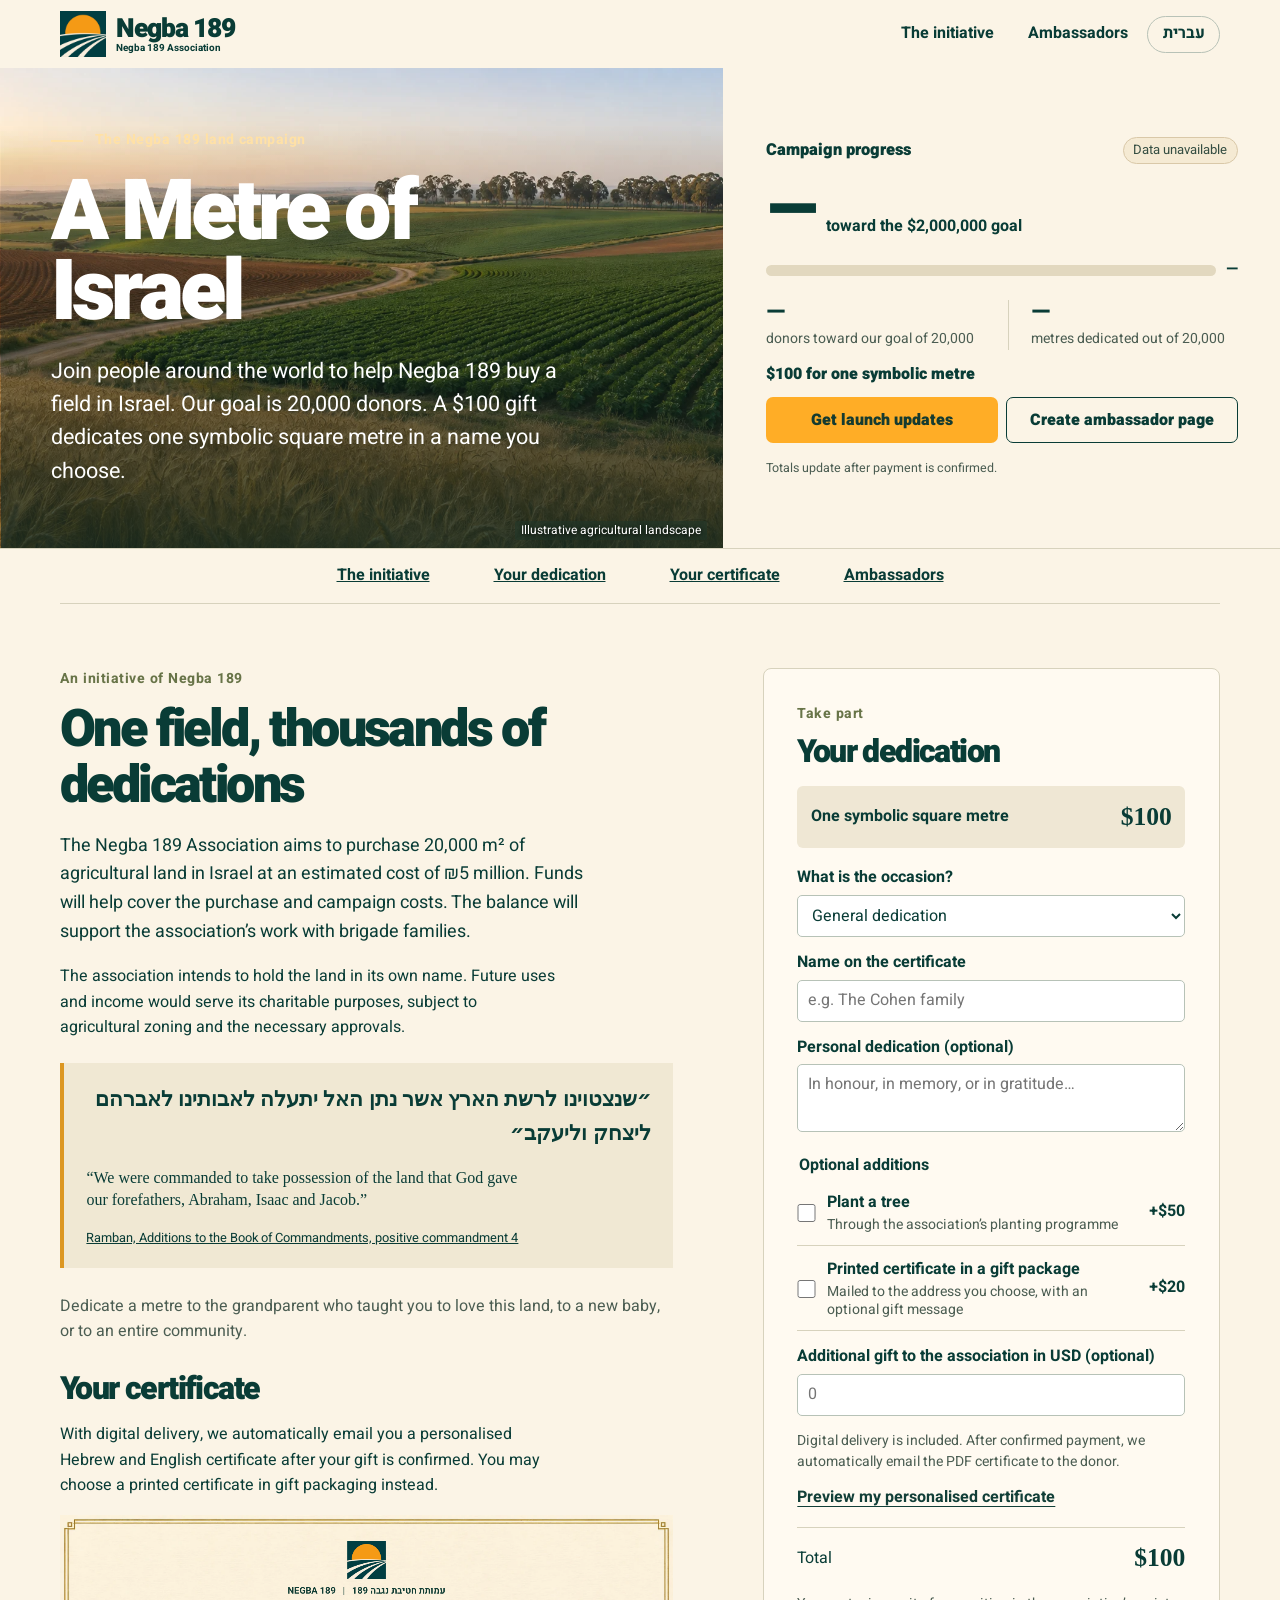
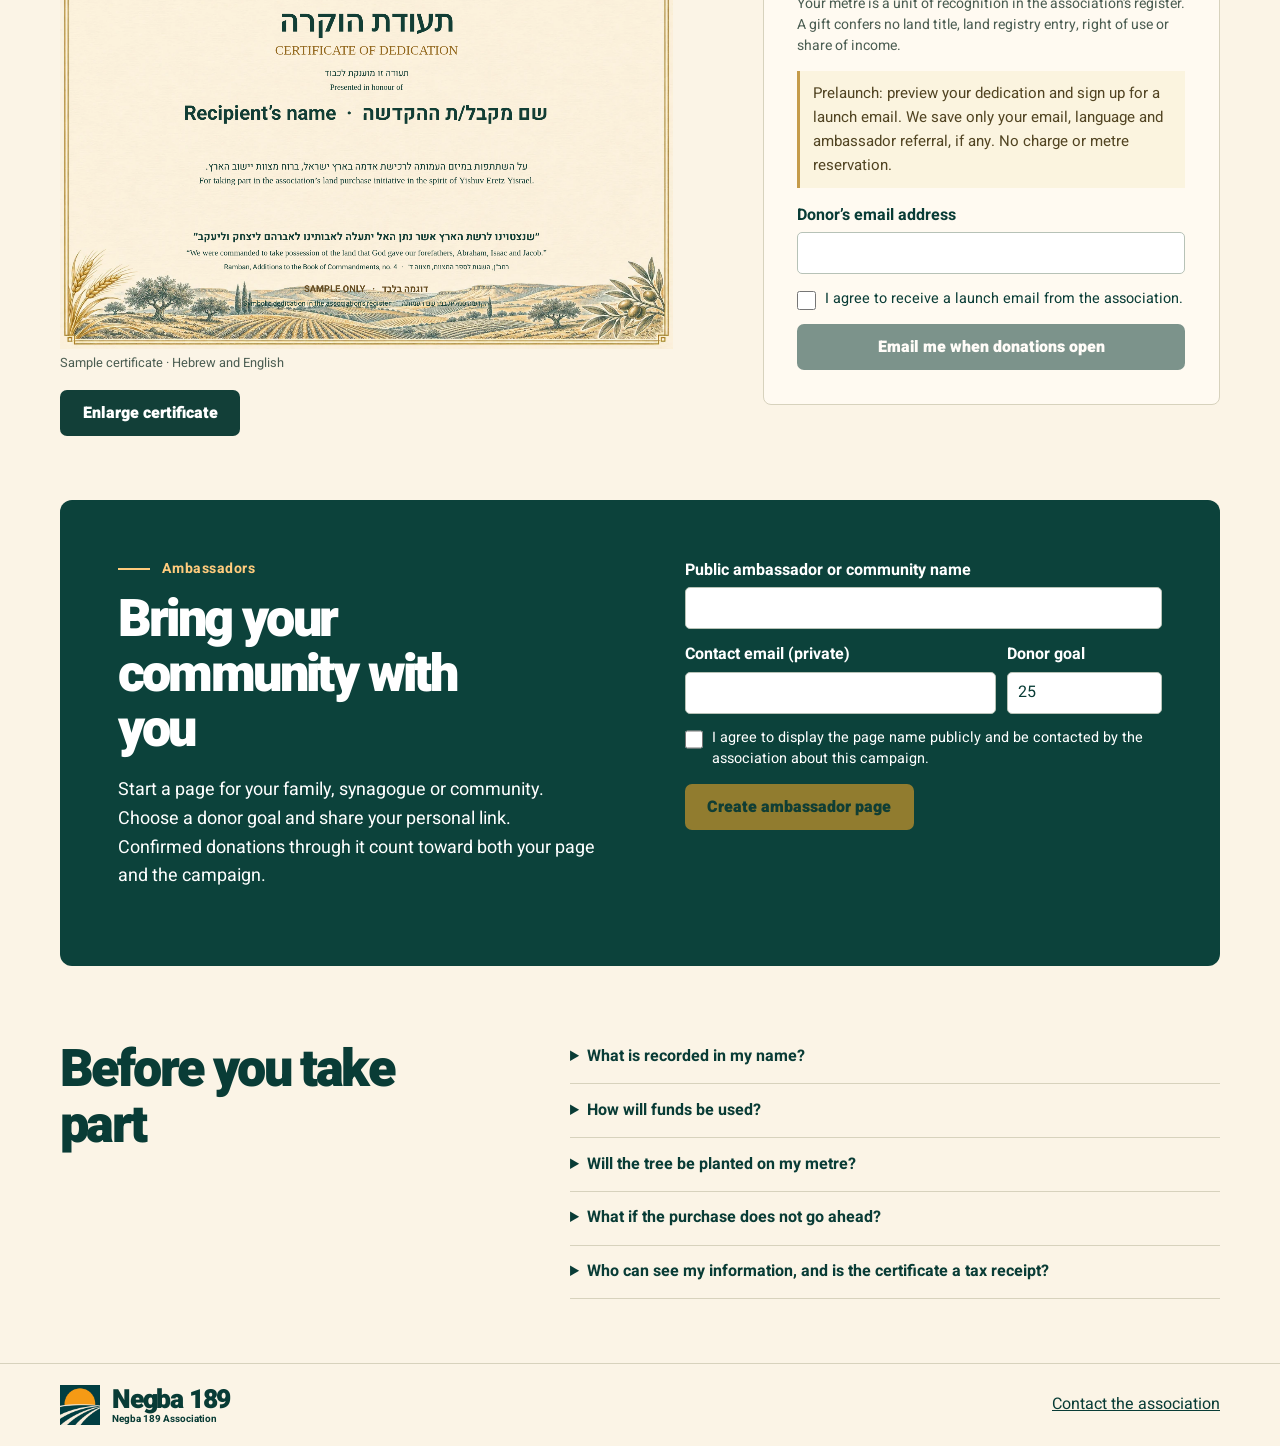
==== commit 027f5e28: "Make automatic donor email the default and add gift package dedications" ====
--- a/land/index.html
+++ b/land/index.html
@@ -6,7 +6,7 @@
 <title>מטר של אדמה | עמותת חטיבת נגבה 189</title>
 <meta name="description" content="מימון המונים לרכישת 20 דונם חקלאיים בארץ ישראל לטובת עמותת חטיבת נגבה 189. הקדישו מטר סמלי והצטרפו כשגרירים.">
 <meta property="og:title" content="מטר של אדמה · A Metre of Israel"><meta property="og:description" content="20,000 dedications for a shared piece of land. Negba 189 Association."><meta property="og:image" content="https://www.189.co.il/land/field.webp">
-<link rel="icon" href="../favicon.png?v=3"><link rel="stylesheet" href="./style.css?v=3"><script src="./certificate.js" defer></script><script src="./campaign.js?v=3" defer></script>
+<link rel="icon" href="../favicon.png?v=3"><link rel="stylesheet" href="./style.css?v=4"><script src="./certificate.js" defer></script><script src="./campaign.js?v=4" defer></script>
 </head>
 <body>
 <a class="skip" href="#gift" data-k="skip">לטופס ההשתתפות</a>
@@ -23,21 +23,21 @@
 <article class="story" id="story"><p class="kicker" data-k="association">יוזמה של עמותת נגבה 189</p><h2 data-k="storyTitle">שדה אחד, אלפי הקדשות</h2><p class="lead" data-k="storyText">עמותת חטיבת נגבה 189 מבקשת לרכוש 20 דונם של קרקע חקלאית במחיר מוערך של חמישה מיליון ש״ח. הכספים יסייעו ברכישה ובהוצאות הקמפיין, והיתרה תופנה לפעילות העמותה למען משפחות החטיבה.</p>
 <p data-k="use">הקרקע מיועדת להירשם על שם העמותה. כל שימוש עתידי והכנסה ממנה יועדו למטרות העמותה בלבד, בכפוף לייעוד החקלאי ולאישורים הנדרשים.</p>
 <figure class="source"><blockquote lang="he" dir="rtl">״שנצטוינו לרשת הארץ אשר נתן האל יתעלה לאבותינו לאברהם ליצחק וליעקב״</blockquote><p id="sourceEn" lang="en" dir="ltr">“We were commanded to take possession of the land that God gave our forefathers, Abraham, Isaac and Jacob.”</p><figcaption><a href="https://www.sefaria.org/Hasagot_HaRamban_on_Sefer_HaMitzvot%2C_Positive_Commandments_Omitted_by_Rambam.4.1" target="_blank" rel="noopener noreferrer" data-k="source">רמב״ן, השגות לספר המצוות, שכחת העשין, מצווה ד׳</a></figcaption></figure><div class="quote" data-k="meaning">אפשר להקדיש מטר לסבא שלימד אתכם לאהוב את הארץ, לילדה שנולדה או לקהילה שלמה.</div>
-<h3 data-k="certificate">התעודה שלכם</h3><p data-k="certText">לאחר אישור התרומה תוכלו להוריד בחינם תעודת הוקרה עם ההקדשה ומספר המטר במרשם העמותה.</p>
+<h3 data-k="certificate">התעודה שלכם</h3><p data-k="certText">במסלול הדיגיטלי נשלח אליכם אוטומטית למייל תעודת הוקרה בעברית ובאנגלית, עם ההקדשה ומספר המטר במרשם העמותה. אפשר גם לבחור תעודה מודפסת באריזת מתנה.</p>
 <figure class="diploma" id="preview"><canvas id="certCanvas" width="1600" height="1132" role="img" aria-describedby="certDescription"></canvas><figcaption id="certDescription"></figcaption></figure>
-<div class="cert-actions"><button class="btn primary" id="download" type="button">הורדת תעודה לדוגמה</button><button class="textbtn" id="enlarge" type="button" data-k="enlarge">תצוגה מוגדלת</button></div>
+<div class="cert-actions"><button class="btn primary" id="enlarge" type="button" data-k="enlarge">תצוגה מוגדלת</button></div>
 <dialog id="certDialog"><button type="button" id="closeCert" data-k="close">סגירה</button><img id="largeCert" alt=""></dialog></article>
 <section class="gift panel" id="gift"><p class="kicker" data-k="participate">השתתפות בקמפיין</p><h2 data-k="giftTitle">ההקדשה שלכם</h2><div class="base"><span data-k="one">מטר רבוע סמלי אחד</span><b dir="ltr">$100</b></div>
 <form id="giftForm"><label for="occasion" data-k="occasion">לכבוד איזה אירוע?</label><select id="occasion"><option value="" data-k="ordinary">הקדשה כללית</option><option value="bar" data-k="bar">בר מצווה</option><option value="brit" data-k="brit">ברית מילה</option><option value="wedding" data-k="wedding">חתונה</option><option value="birthday" data-k="birthday">יום הולדת</option><option value="personal" data-k="personal">הקדשה אישית</option></select><label for="name" data-k="onCert">שם שיופיע בתעודה</label><input id="name" maxlength="80" autocomplete="off" dir="auto"><label for="ded" data-k="dedField">הקדשה אישית (רשות)</label><textarea id="ded" maxlength="240" rows="2" dir="auto"></textarea>
 <fieldset><legend data-k="enhance">תוספות לבחירתכם</legend>
 <label class="option"><input type="checkbox" id="tree"><span><b data-k="treeText">נטיעת עץ</b><small data-k="treeSub">במסגרת תכנית הנטיעות של העמותה</small></span><strong dir="ltr">+$50</strong></label>
-<label class="option"><input type="checkbox" id="paper"><span><b data-k="paperText">תעודה מודפסת עד הבית</b><small data-k="paperSub">עותק דיגיטלי כלול בכל תרומה</small></span><strong dir="ltr">+$20</strong></label></fieldset>
+<label class="option"><input type="checkbox" id="paper"><span><b data-k="paperText">אריזת מתנה עם תעודה מודפסת</b><small data-k="paperSub">משלוח לכתובת שתבחרו, עם מקום לברכה אישית</small></span><strong dir="ltr">+$20</strong></label></fieldset>
 <label for="extra" data-k="extra">תוספת חופשית לעמותה בדולרים (רשות)</label><input id="extra" type="number" min="0" max="10000" step="1" inputmode="numeric" placeholder="0">
-<div id="postalWrap" hidden><label for="postal" data-k="postal">כתובת מלאה למשלוח, כולל נמען, מיקוד ומדינה</label><textarea id="postal" maxlength="500" rows="3" autocomplete="street-address" dir="auto"></textarea></div>
+<p class="fine" id="deliveryInfo"></p><div id="giftNoteWrap" hidden><label for="giftNote" data-k="giftNote">ברכה לאריזת המתנה (רשות)</label><textarea id="giftNote" maxlength="300" rows="2" dir="auto"></textarea></div><div id="postalWrap" hidden><label for="postal" data-k="postal">כתובת מלאה למשלוח, כולל נמען, מיקוד ומדינה</label><textarea id="postal" maxlength="500" rows="3" autocomplete="street-address" dir="auto"></textarea></div>
 <a class="textbtn" href="#preview" data-k="previewGift">צפייה בתעודה עם ההקדשה שלי</a><div class="total"><span data-k="total">סך הכול</span><strong id="giftTotal" dir="ltr">$100</strong></div>
 <p class="fine" data-k="symbolic">המטר הוא יחידת הוקרה במרשם העמותה. התרומה אינה מקנה בעלות, רישום בטאבו, זכות שימוש או חלק בהכנסות.</p>
 <p id="terms" class="fine" hidden></p><p id="launchNotice" class="notice"></p>
-<label for="email" data-k="email">כתובת דוא״ל</label><input id="email" type="email" autocomplete="email" dir="ltr" required maxlength="254">
+<label for="email" data-k="email">הדוא״ל של התורם</label><input id="email" type="email" autocomplete="email" dir="ltr" required maxlength="254">
 <label class="consent"><input type="checkbox" required id="consent"><span id="consentText"></span></label>
 <button class="btn primary" id="submitGift" type="submit" disabled></button><p class="feedback" id="giftMsg" role="status"></p></form></section></div>
 <section class="amb" id="ambassadors"><div><p class="eyebrow"><span class="line"></span><span data-k="ambNav">שגרירים</span></p><h2 data-k="ambTitle">קחו את הקהילה שלכם איתכם</h2><p data-k="ambCopy">פתחו עמוד למשפחה, לבית הכנסת או לקהילה. בחרו כמה אנשים תרצו לצרף וקבלו קישור אישי. כל תרומה מאושרת דרך הקישור תופיע בהתקדמות שלכם וגם בקמפיין הארצי.</p></div>
--- a/land/style.css
+++ b/land/style.css
@@ -4,3 +4,5 @@
 @media(prefers-reduced-motion:reduce){:root{scroll-behavior:auto}}
 :root{--ink:#093c36;--leaf:#123f38;--gold:#ffae27;--paper:#fbf4e6;--line:#d7d2bd;--muted:#4b5d52}body{background:var(--paper);font-family:Negba,Arial,sans-serif}.shell{max-width:1230px}h1,h2,h3,.hero h1,.amb h2,.gift h2,.story h2,.faq h2{font-family:Negba,Arial,sans-serif;font-weight:900;letter-spacing:-.05em;line-height:1.06}.nav{padding:.7rem 0}.nav img{border-radius:0}.nav .brand{gap:.65rem}.brand .lockup{display:grid;line-height:1.1}.lockup b{font-size:1.65rem;font-weight:900;letter-spacing:-.045em}.lockup small{font-size:.62rem;font-weight:700}.nav nav{margin-inline-start:auto}.nav nav a,.lang{font-weight:700}header,footer{background:var(--paper)}.campaign-top{display:grid;grid-template-columns:minmax(0,1.3fr) minmax(0,1fr);max-width:1680px;margin-inline:auto;border-bottom:1px solid var(--line)}.hero{margin:0;display:flex;min-height:480px;align-items:flex-end;isolation:isolate;color:white;background:#243f32}.hero .landscape{position:absolute;width:100%;height:100%;inset:0;object-fit:cover;object-position:center}.hero .shade{background:linear-gradient(0deg,#132920d9,transparent 88%)}.hero-inner{width:86%;padding:50px 0 60px;margin-inline:auto}.hero h1{font-size:clamp(3.9rem,6.6vw,7.4rem);max-width:10ch;line-height:.95}.hero-copy{margin:.9rem 0 0;max-width:43ch}.hero .eyebrow{color:#ffe1a6}.meter{padding:clamp(25px,3.3vw,58px);align-self:center;border:0}.meter-head{gap:12px}.meter-head h2{font-size:1.03rem;letter-spacing:0}.status{color:#354e42;background:#f5ead3;border-color:#d9c8a8}.amount{display:flex;flex-wrap:wrap;align-items:baseline;gap:.65rem;margin:.85rem 0}.amount strong{font:900 clamp(3.1rem,5.2vw,5.1rem)/1 Negba,Arial}.amount span{font-weight:700}.bar-row{display:flex;align-items:center;gap:.6rem}.bar-row progress{flex:1;min-width:0;height:11px;background:#e2d8bf}.bar-row progress::-webkit-progress-bar{background:#e2d8bf}progress::-webkit-progress-value{background:#be7800}.stat-grid{grid-template-columns:repeat(2,minmax(0,1fr));gap:12px;margin:1.05rem 0 .75rem}.stat-grid strong{font:700 1.6rem/1 Negba,Arial}.stat-grid>div+div{padding-inline-start:1.4rem}.unit-price{font-weight:800;margin:0 0 .6rem}.meter .actions{display:grid;grid-template-columns:1fr 1fr;gap:8px}.btn{border-radius:7px;font-weight:800;text-align:center;line-height:1.25}.gold{background:#ffad26;color:#153b30}.outline{background:transparent;border:1px solid var(--ink);color:var(--ink)}.meter-foot{margin-top:1rem;font-size:.78rem;gap:3px 9px;flex-wrap:wrap}.camp-nav{display:flex;justify-content:center;gap:clamp(12px,5vw,64px);padding-block:14px;border-bottom:1px solid var(--line);font-weight:750}.camp-nav a:hover{text-decoration:underline}.main-grid{margin-block:clamp(2rem,5vw,5rem)}.source{margin:1.4rem 0;padding:1.25rem 1.4rem;background:#f0e8d3;border-inline-start:4px solid #dc9722}.source blockquote{margin:0;font:bold 1.32rem/1.6 Georgia,'Times New Roman',serif}.source p{font:1rem/1.4 Georgia,serif}.source figcaption{font-size:.8rem;margin-top:6px}.source a{text-decoration:underline}.quote{border:0;padding:0;font:inherit;color:var(--muted)}.panel{background:#fffaf1;border:1px solid #d7d2bd;border-radius:8px;box-shadow:none}.base{background:#efe7d4}.amb,.team-highlight{background:#0c423b}.amb .eyebrow{color:#ffcb7d}.diploma{margin:1rem 0 .4rem}.diploma canvas{width:100%;height:auto;display:block}.diploma figcaption{color:var(--muted);padding:.25rem 0;font-size:.8rem;overflow-wrap:anywhere}.cert-actions{display:flex;flex-wrap:wrap;gap:.9rem;align-items:center}.gift form>select{width:100%;min-height:42px;padding:.45rem .6rem;border:1px solid #b7c2b7;border-radius:5px;font:inherit;background:white;color:var(--ink)}#certDialog{background:#faf4e7;border:0;border-radius:8px;width:min(1050px,96vw);max-height:96dvh;padding:10px;color:var(--ink)}#certDialog::backdrop{background:#172e27ba}#largeCert{display:block;width:100%;max-height:82dvh;object-fit:contain}#closeCert{font:inherit;color:var(--ink);background:transparent;border:1px solid var(--line);border-radius:5px;padding:6px 14px;margin-bottom:6px}footer{border-top:1px solid var(--line)}
 @media(max-width:760px){.campaign-top{display:block}.hero{min-height:250px}.hero-inner{padding:40px 0 36px;width:90%}.hero h1{font-size:clamp(3.2rem,14vw,5.1rem);max-width:10ch}.hero-copy{font-size:.96rem;line-height:1.4;max-width:35ch}.hero .eyebrow{font-size:.8rem;margin-bottom:10px}.meter{padding:22px 5%}.amount{margin:.6rem 0}.amount strong{font-size:3.5rem}.stat-grid{margin:.65rem 0}.stat-grid>div{gap:2px}.stat-grid span{font-size:.8rem}.meter .actions{grid-template-columns:1fr 1fr}.meter .actions a{padding:.62rem .36rem}.meter-foot{display:flex;margin-top:.6rem}.camp-nav{font-size:.85rem;gap:0;justify-content:space-between}.nav .brand img{width:39px;height:39px}.nav .brand b{font-size:1.4rem}.team-highlight{margin-top:15px}.main-grid{display:flex;flex-direction:column}.gift{order:-1;width:100%}.story{min-width:0;width:100%}.amt{max-width:100%}.gift .textbtn{display:block;margin-top:8px}.nav nav{display:none}}
+
+#giftNoteWrap>label{display:block;font-weight:700;margin:.8rem 0 .25rem}.cert-actions .primary{margin-top:.4rem}
